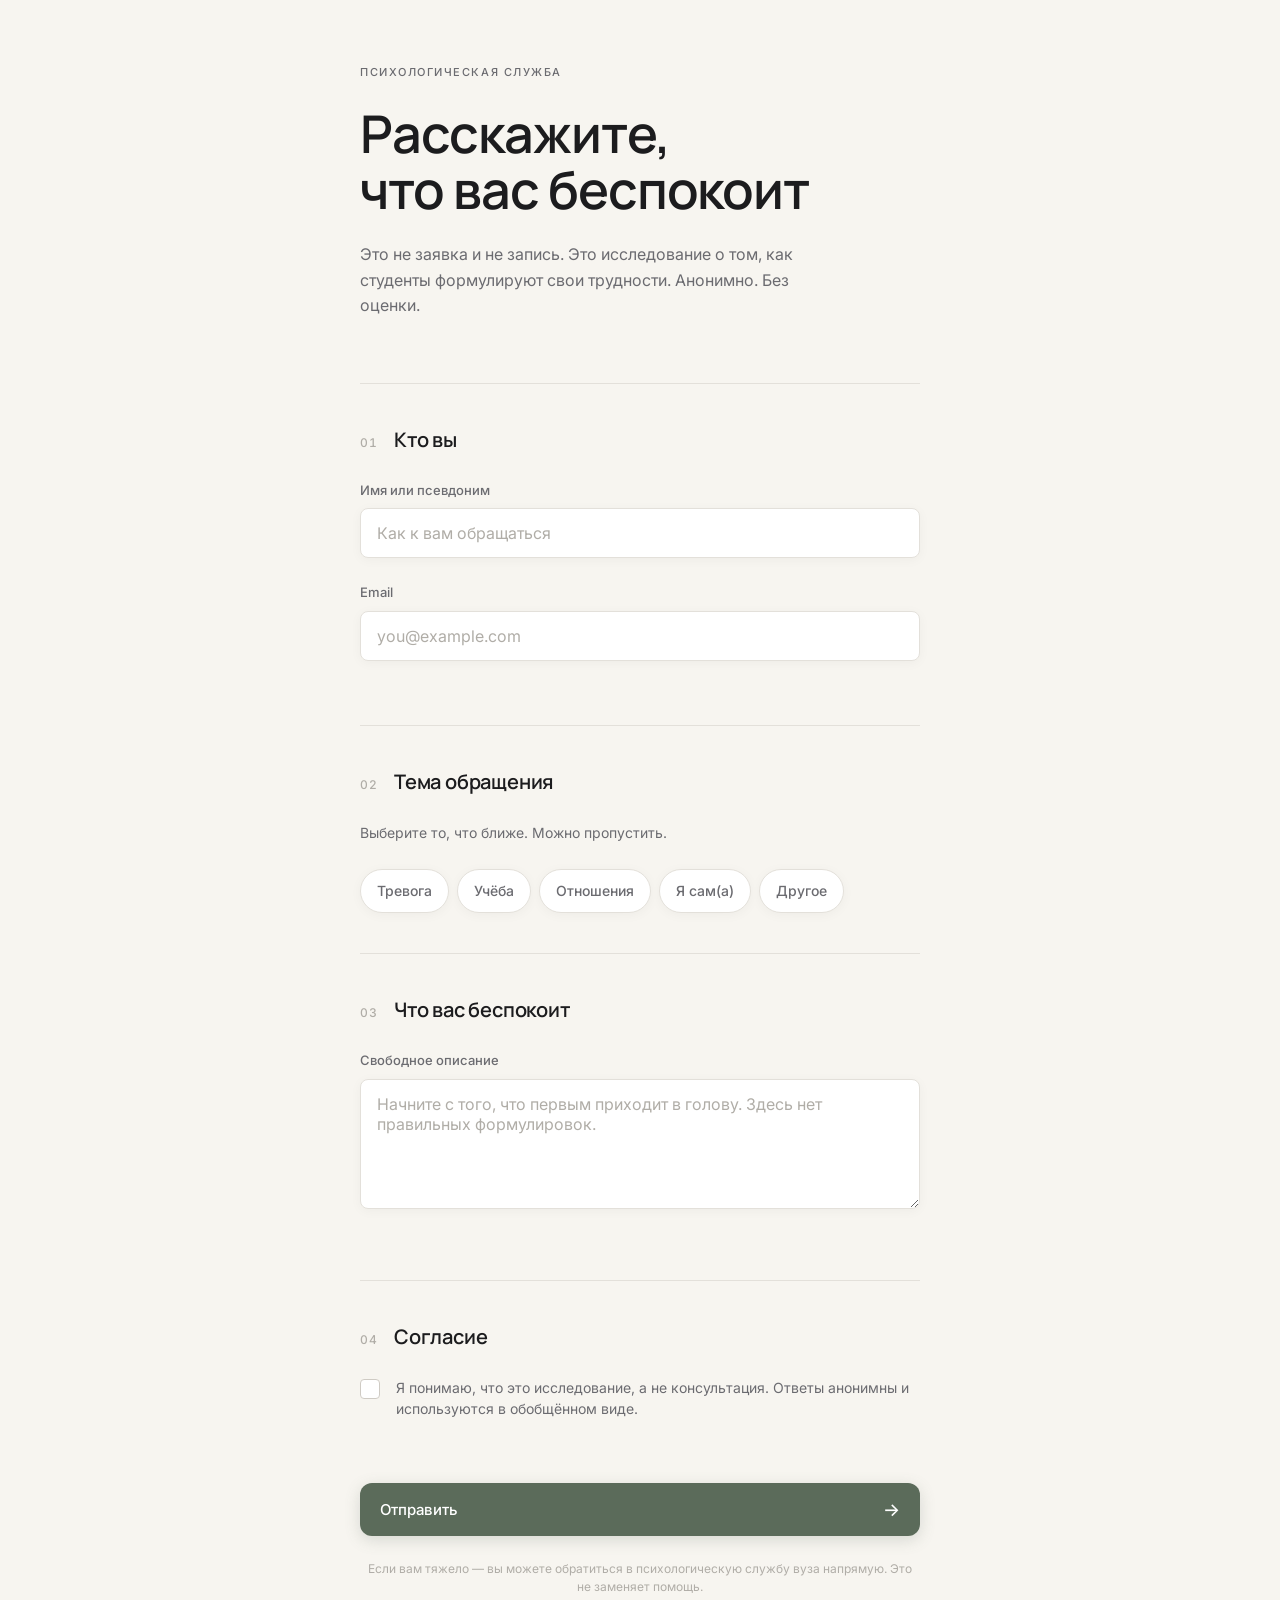
==== form-pretty.html @ 3608fc2e "Add files via upload" ====
<!DOCTYPE html>
<html lang="ru">
<head>
  <meta charset="UTF-8">
  <meta name="viewport" content="width=device-width, initial-scale=1.0">
  <title>Обращение в психологическую службу</title>
  <link rel="preconnect" href="https://fonts.googleapis.com">
  <link rel="preconnect" href="https://fonts.gstatic.com" crossorigin>
  <link href="https://fonts.googleapis.com/css2?family=Inter:wght@400;500&family=Manrope:wght@500;600;700&display=swap" rel="stylesheet">
  <link rel="stylesheet" href="style-pretty.css">
</head>
<body>

  <main class="page">
    <!-- Шапка -->
    <header class="page-header">
      <p class="eyebrow">Психологическая служба</p>
      <h1 class="display">Расскажите,<br>что вас беспокоит</h1>
      <p class="lede">Это не заявка и не запись. Это исследование о том, как студенты формулируют свои трудности. Анонимно. Без оценки.</p>
    </header>

    <form id="prettyForm" class="form" novalidate>

      <!-- 01 -->
      <section class="section" data-section>
        <div class="section-head">
          <span class="section-num">01</span>
          <h2 class="section-title">Кто вы</h2>
        </div>
        <div class="field">
          <label for="name" class="label">Имя или псевдоним</label>
          <input type="text" id="name" name="name" placeholder="Как к вам обращаться" autocomplete="name">
        </div>
        <div class="field">
          <label for="email" class="label">Email</label>
          <input type="email" id="email" name="email" placeholder="you@example.com" autocomplete="email" inputmode="email">
        </div>
      </section>

      <!-- 02 -->
      <section class="section" data-section>
        <div class="section-head">
          <span class="section-num">02</span>
          <h2 class="section-title">Тема обращения</h2>
        </div>
        <p class="hint">Выберите то, что ближе. Можно пропустить.</p>
        <div class="segmented" role="radiogroup" aria-label="Тема обращения">
          <label class="seg">
            <input type="radio" name="topic" value="anxiety">
            <span>Тревога</span>
          </label>
          <label class="seg">
            <input type="radio" name="topic" value="study">
            <span>Учёба</span>
          </label>
          <label class="seg">
            <input type="radio" name="topic" value="relationships">
            <span>Отношения</span>
          </label>
          <label class="seg">
            <input type="radio" name="topic" value="self">
            <span>Я сам(а)</span>
          </label>
          <label class="seg">
            <input type="radio" name="topic" value="other">
            <span>Другое</span>
          </label>
        </div>
      </section>

      <!-- 03 -->
      <section class="section" data-section>
        <div class="section-head">
          <span class="section-num">03</span>
          <h2 class="section-title">Что вас беспокоит</h2>
        </div>
        <div class="field">
          <label for="concern" class="label">Свободное описание</label>
          <textarea id="concern" name="concern" rows="5" placeholder="Начните с того, что первым приходит в голову. Здесь нет правильных формулировок."></textarea>
        </div>
      </section>

      <!-- 04 -->
      <section class="section" data-section>
        <div class="section-head">
          <span class="section-num">04</span>
          <h2 class="section-title">Согласие</h2>
        </div>
        <label class="check">
          <input type="checkbox" name="consent" id="consent">
          <span class="check-box" aria-hidden="true"></span>
          <span class="check-text">Я понимаю, что это исследование, а не консультация. Ответы анонимны и используются в обобщённом виде.</span>
        </label>
      </section>

      <button type="submit" class="submit">
        <span>Отправить</span>
        <span class="submit-arrow" aria-hidden="true">→</span>
      </button>

      <p class="footnote">Если вам тяжело — вы можете обратиться в психологическую службу вуза напрямую. Это не заменяет помощь.</p>
    </form>
  </main>

  <script src="script-pretty.js"></script>
</body>
</html>
---- style-pretty.css ----
/* ============================================
   Переменные
   ============================================ */
:root {
  /* Палитра */
  --bg: #F7F5F0;
  --surface: #FFFFFF;
  --text: #1C1C1E;
  --text-muted: #6B6B70;
  --accent: #5B6B5A;
  --accent-soft: rgba(91, 107, 90, 0.08);
  --line: #E3E0DA;
  --line-strong: #CFCBC4;
  --num: #B0ADA7;

  /* Типографика */
  --font-display: 'Manrope', system-ui, sans-serif;
  --font-body: 'Inter', system-ui, sans-serif;

  /* Отступы */
  --space-xs: 0.5rem;
  --space-sm: 1rem;
  --space-md: 1.5rem;
  --space-lg: 2.5rem;
  --space-xl: 4rem;

  /* Скругления */
  --radius-sm: 8px;
  --radius-md: 12px;

  /* Тени */
  --shadow-soft: 0 2px 12px rgba(0, 0, 0, 0.04);
}

/* ============================================
   Сброс и база
   ============================================ */
*, *::before, *::after {
  box-sizing: border-box;
  margin: 0;
  padding: 0;
}

html {
  font-size: 16px;
  -webkit-font-smoothing: antialiased;
}

body {
  font-family: var(--font-body);
  background: var(--bg);
  color: var(--text);
  line-height: 1.6;
  min-height: 100vh;
}

/* ============================================
   Страница
   ============================================ */
.page {
  max-width: 640px;
  margin: 0 auto;
  padding: var(--space-xl) var(--space-md) var(--space-xl);
}

@media (min-width: 768px) {
  .page {
    padding: var(--space-xl) var(--space-lg);
  }
}

/* ============================================
   Шапка
   ============================================ */
.page-header {
  margin-bottom: var(--space-xl);
  opacity: 0;
  animation: fadeUp 0.7s ease forwards;
}

.eyebrow {
  font-family: var(--font-body);
  font-size: 0.6875rem;
  font-weight: 500;
  letter-spacing: 0.14em;
  text-transform: uppercase;
  color: var(--text-muted);
  margin-bottom: var(--space-md);
}

.display {
  font-family: var(--font-display);
  font-size: clamp(2rem, 6vw, 3.25rem);
  font-weight: 600;
  line-height: 1.08;
  letter-spacing: -0.02em;
  color: var(--text);
  margin-bottom: var(--space-md);
}

.lede {
  font-size: 1rem;
  color: var(--text-muted);
  max-width: 48ch;
}

/* ============================================
   Секции
   ============================================ */
.section {
  padding: var(--space-lg) 0;
  border-top: 1px solid var(--line);
  opacity: 0;
  transform: translateY(16px);
  transition: opacity 0.5s ease, transform 0.5s ease;
}

.section.is-visible {
  opacity: 1;
  transform: translateY(0);
}

.section-head {
  display: flex;
  align-items: baseline;
  gap: var(--space-sm);
  margin-bottom: var(--space-md);
}

.section-num {
  font-family: var(--font-body);
  font-size: 0.75rem;
  font-weight: 500;
  letter-spacing: 0.08em;
  color: var(--num);
  font-variant-numeric: tabular-nums;
}

.section-title {
  font-family: var(--font-display);
  font-size: 1.25rem;
  font-weight: 600;
  letter-spacing: -0.01em;
}

.hint {
  font-size: 0.875rem;
  color: var(--text-muted);
  margin-bottom: var(--space-md);
}

/* ============================================
   Поля
   ============================================ */
.field {
  margin-bottom: var(--space-md);
}

.label {
  display: block;
  font-size: 0.8125rem;
  font-weight: 500;
  color: var(--text-muted);
  margin-bottom: var(--space-xs);
  transition: color 0.2s ease;
}

input[type="text"],
input[type="email"],
textarea {
  width: 100%;
  font-family: var(--font-body);
  font-size: 1rem;
  color: var(--text);
  background: var(--surface);
  border: 1px solid var(--line);
  border-radius: var(--radius-sm);
  padding: 0.875rem 1rem;
  transition: border-color 0.25s ease, box-shadow 0.25s ease;
  box-shadow: var(--shadow-soft);
}

textarea {
  resize: vertical;
  min-height: 120px;
}

input::placeholder,
textarea::placeholder {
  color: var(--num);
  transition: opacity 0.2s ease;
}

input:focus,
textarea:focus {
  outline: none;
  border-color: var(--accent);
  box-shadow: 0 0 0 3px var(--accent-soft);
}

input:focus::placeholder,
textarea:focus::placeholder {
  opacity: 0.4;
}

/* Focus-visible для доступности */
input:focus-visible,
textarea:focus-visible,
button:focus-visible,
.seg input:focus-visible + span,
.check input:focus-visible + .check-box {
  outline: 2px solid var(--accent);
  outline-offset: 2px;
}

/* ============================================
   Сегментированные кнопки
   ============================================ */
.segmented {
  display: flex;
  flex-wrap: wrap;
  gap: var(--space-xs);
}

.seg {
  position: relative;
  cursor: pointer;
}

.seg input {
  position: absolute;
  opacity: 0;
  width: 1px;
  height: 1px;
}

.seg span {
  display: inline-block;
  font-size: 0.875rem;
  font-weight: 500;
  padding: 0.625rem 1rem;
  border: 1px solid var(--line);
  border-radius: 100px;
  background: var(--surface);
  color: var(--text-muted);
  transition: all 0.2s ease;
  box-shadow: var(--shadow-soft);
}

.seg span:hover {
  border-color: var(--line-strong);
  color: var(--text);
}

.seg input:checked + span {
  background: var(--accent);
  border-color: var(--accent);
  color: #FFFFFF;
}

.seg input:focus-visible + span {
  outline: 2px solid var(--accent);
  outline-offset: 2px;
}

/* ============================================
   Чекбокс
   ============================================ */
.check {
  display: flex;
  gap: var(--space-sm);
  cursor: pointer;
  align-items: flex-start;
}

.check input {
  position: absolute;
  opacity: 0;
  width: 1px;
  height: 1px;
}

.check-box {
  flex-shrink: 0;
  width: 20px;
  height: 20px;
  border: 1.5px solid var(--line-strong);
  border-radius: 4px;
  background: var(--surface);
  margin-top: 2px;
  transition: all 0.2s ease;
  position: relative;
}

.check input:checked + .check-box {
  background: var(--accent);
  border-color: var(--accent);
}

.check input:checked + .check-box::after {
  content: '';
  position: absolute;
  left: 6px;
  top: 2px;
  width: 5px;
  height: 10px;
  border: solid #FFFFFF;
  border-width: 0 2px 2px 0;
  transform: rotate(45deg);
}

.check-text {
  font-size: 0.875rem;
  color: var(--text-muted);
  line-height: 1.5;
}

/* ============================================
   Кнопка отправки
   ============================================ */
.submit {
  display: flex;
  align-items: center;
  justify-content: space-between;
  width: 100%;
  margin-top: var(--space-md);
  padding: 1rem 1.25rem;
  font-family: var(--font-body);
  font-size: 0.9375rem;
  font-weight: 500;
  color: #FFFFFF;
  background: var(--accent);
  border: none;
  border-radius: var(--radius-md);
  cursor: pointer;
  transition: background 0.25s ease, transform 0.15s ease, box-shadow 0.25s ease;
  box-shadow: 0 4px 16px rgba(91, 107, 90, 0.2);
}

.submit:hover {
  background: #4A5A49;
  box-shadow: 0 6px 20px rgba(91, 107, 90, 0.3);
  transform: translateY(-1px);
}

.submit:active {
  transform: translateY(0);
}

.submit-arrow {
  font-size: 1.125rem;
  transition: transform 0.2s ease;
}

.submit:hover .submit-arrow {
  transform: translateX(4px);
}

.submit:disabled {
  opacity: 0.6;
  cursor: not-allowed;
  transform: none;
}

/* ============================================
   Сноска
   ============================================ */
.footnote {
  margin-top: var(--space-md);
  font-size: 0.75rem;
  color: var(--num);
  line-height: 1.5;
  text-align: center;
}

/* ============================================
   Анимация появления
   ============================================ */
@keyframes fadeUp {
  from {
    opacity: 0;
    transform: translateY(12px);
  }
  to {
    opacity: 1;
    transform: translateY(0);
  }
}

/* ============================================
   Адаптив
   ============================================ */
@media (max-width: 480px) {
  .page {
    padding: var(--space-lg) var(--space-sm);
  }

  .display {
    font-size: 1.875rem;
  }

  .section {
    padding: var(--space-md) 0;
  }

  .seg span {
    font-size: 0.8125rem;
    padding: 0.5rem 0.875rem;
  }
}

/* ============================================
   Уважение к предпочтениям
   ============================================ */
@media (prefers-reduced-motion: reduce) {
  *, *::before, *::after {
    animation-duration: 0.01ms !important;
    transition-duration: 0.01ms !important;
  }

  .section {
    opacity: 1;
    transform: none;
  }
}
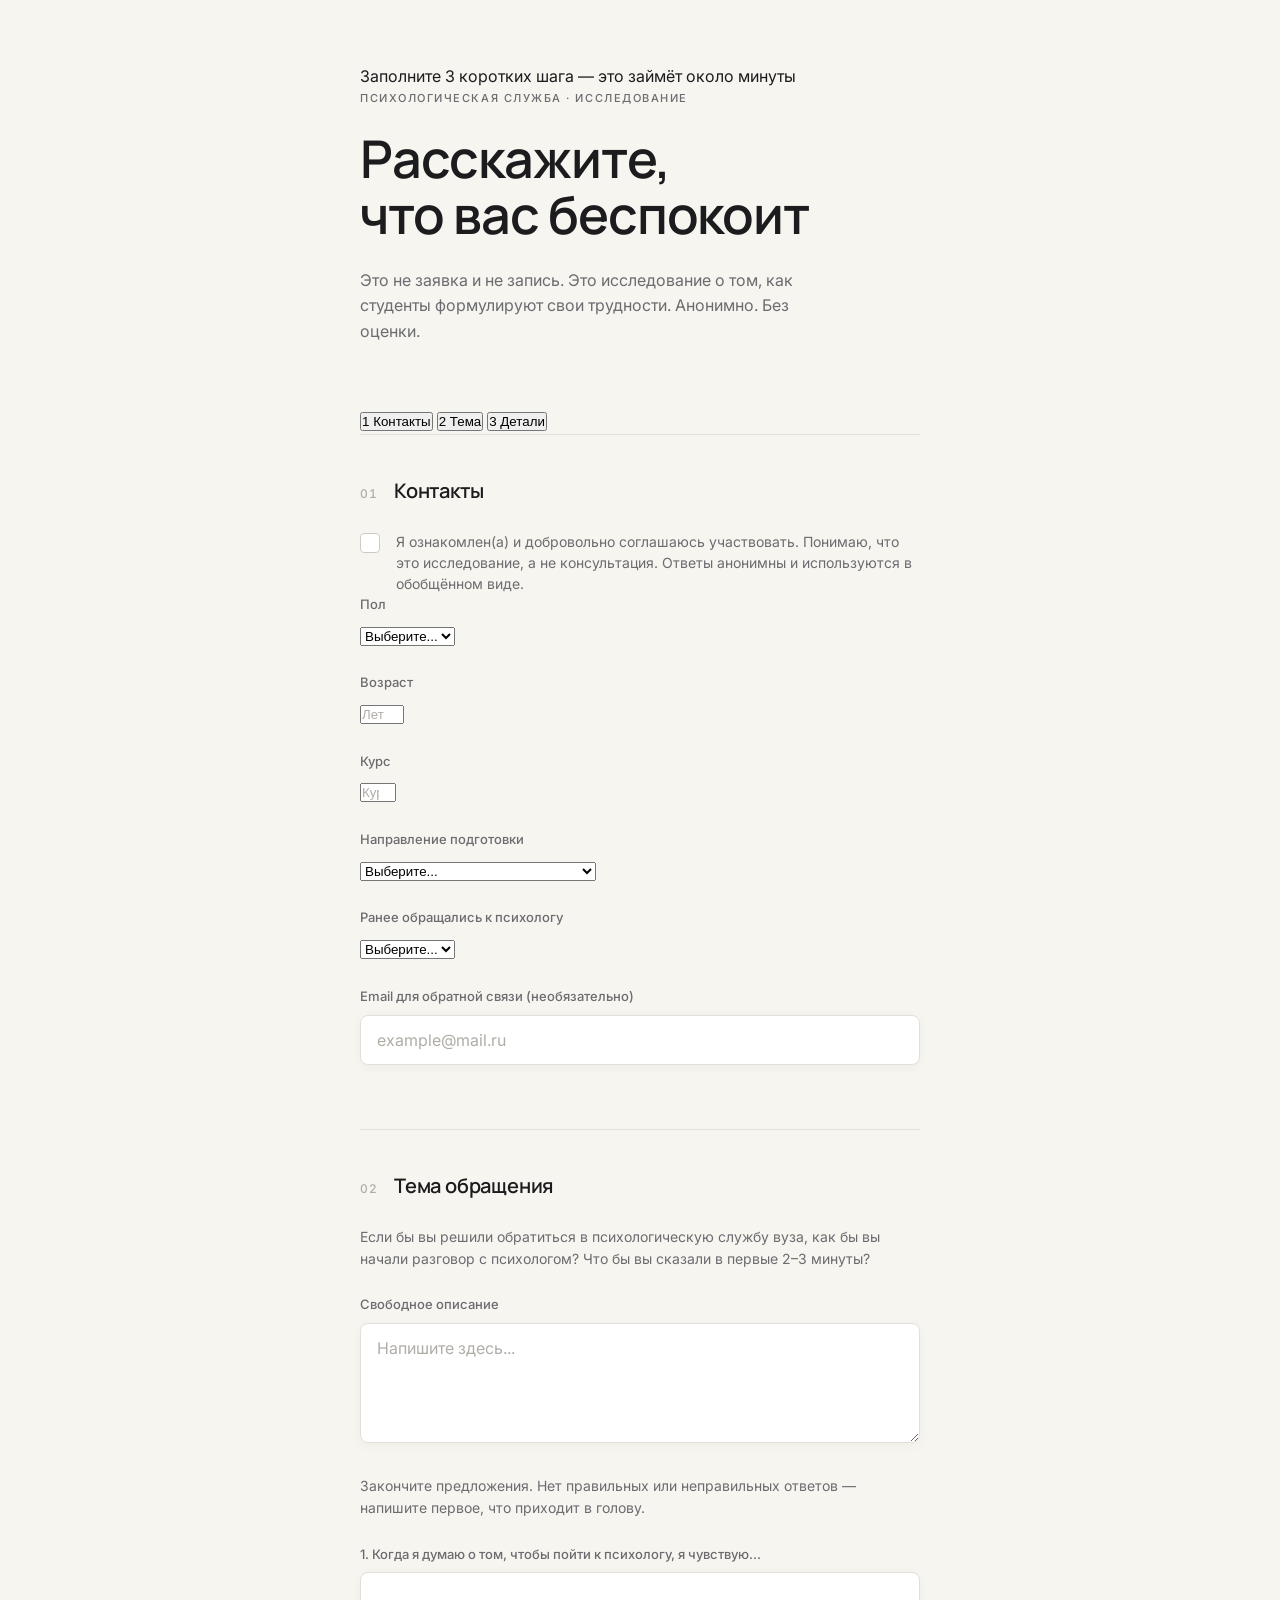
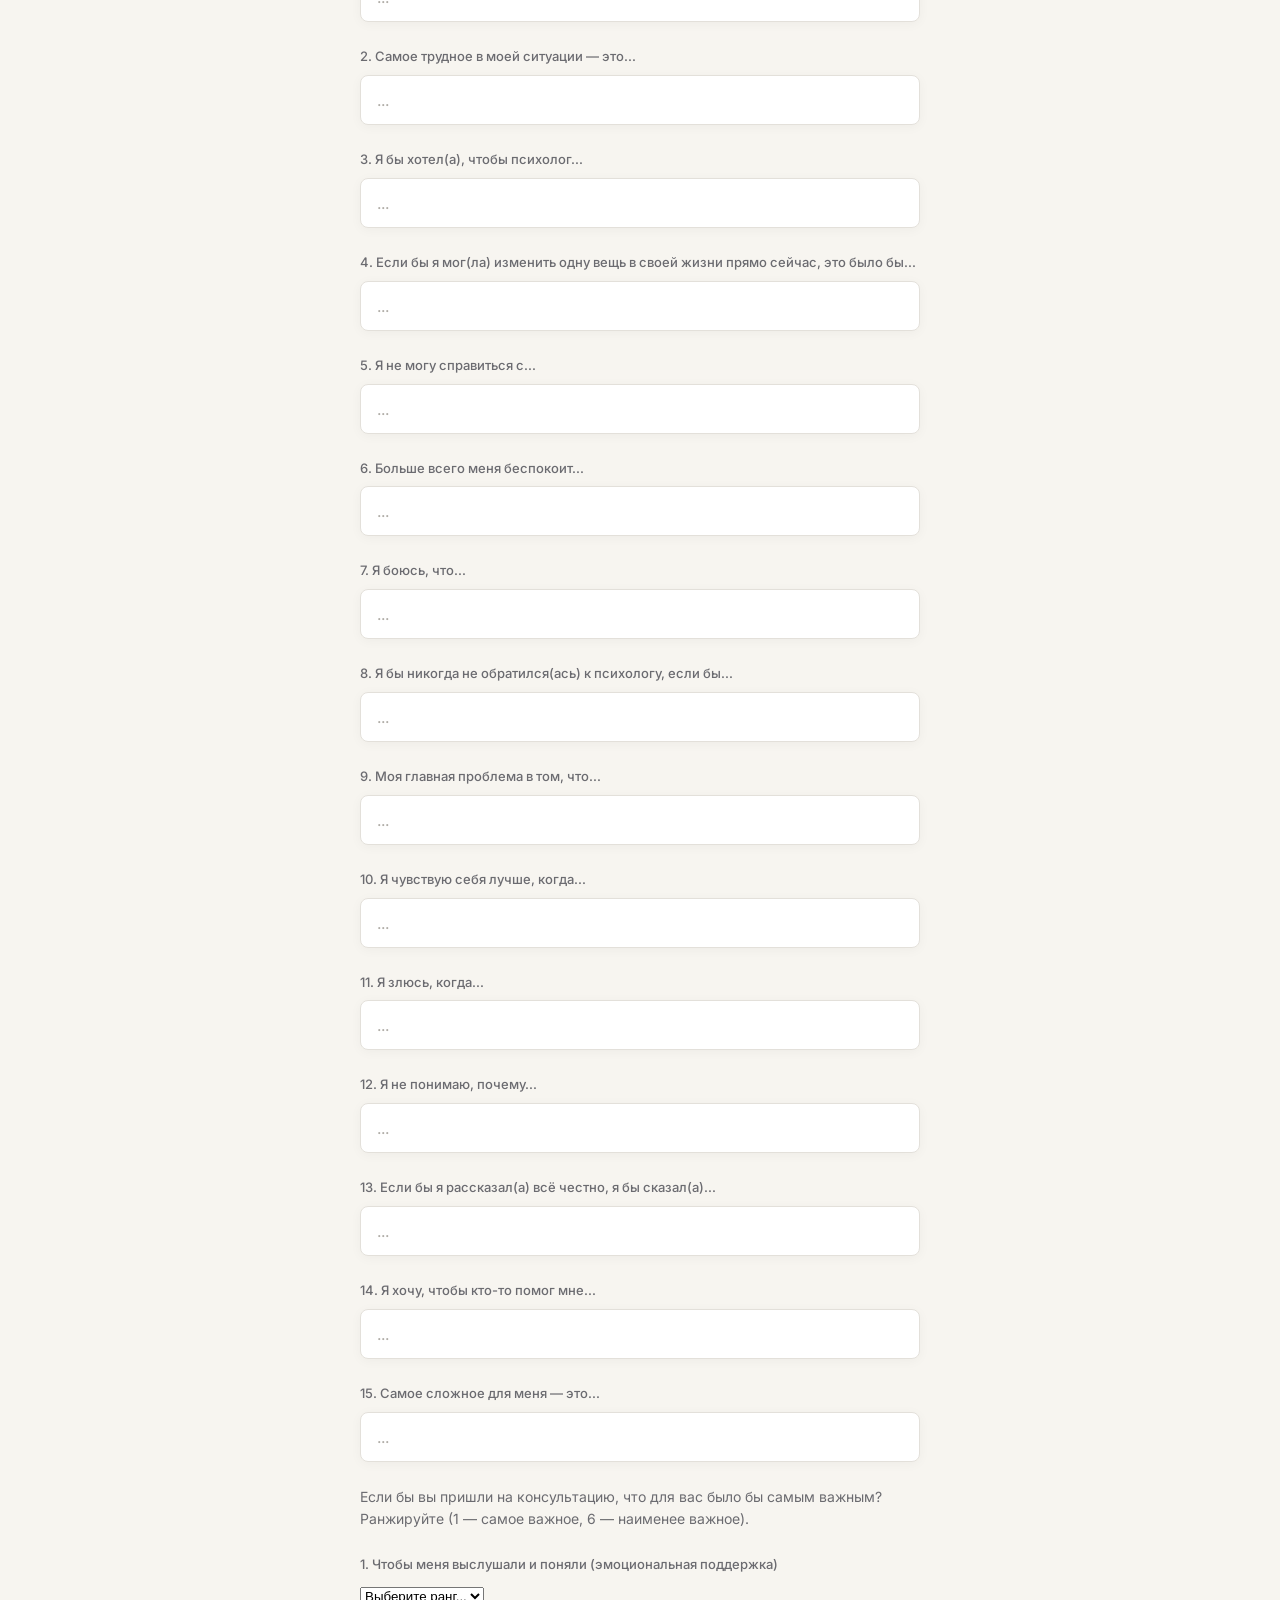
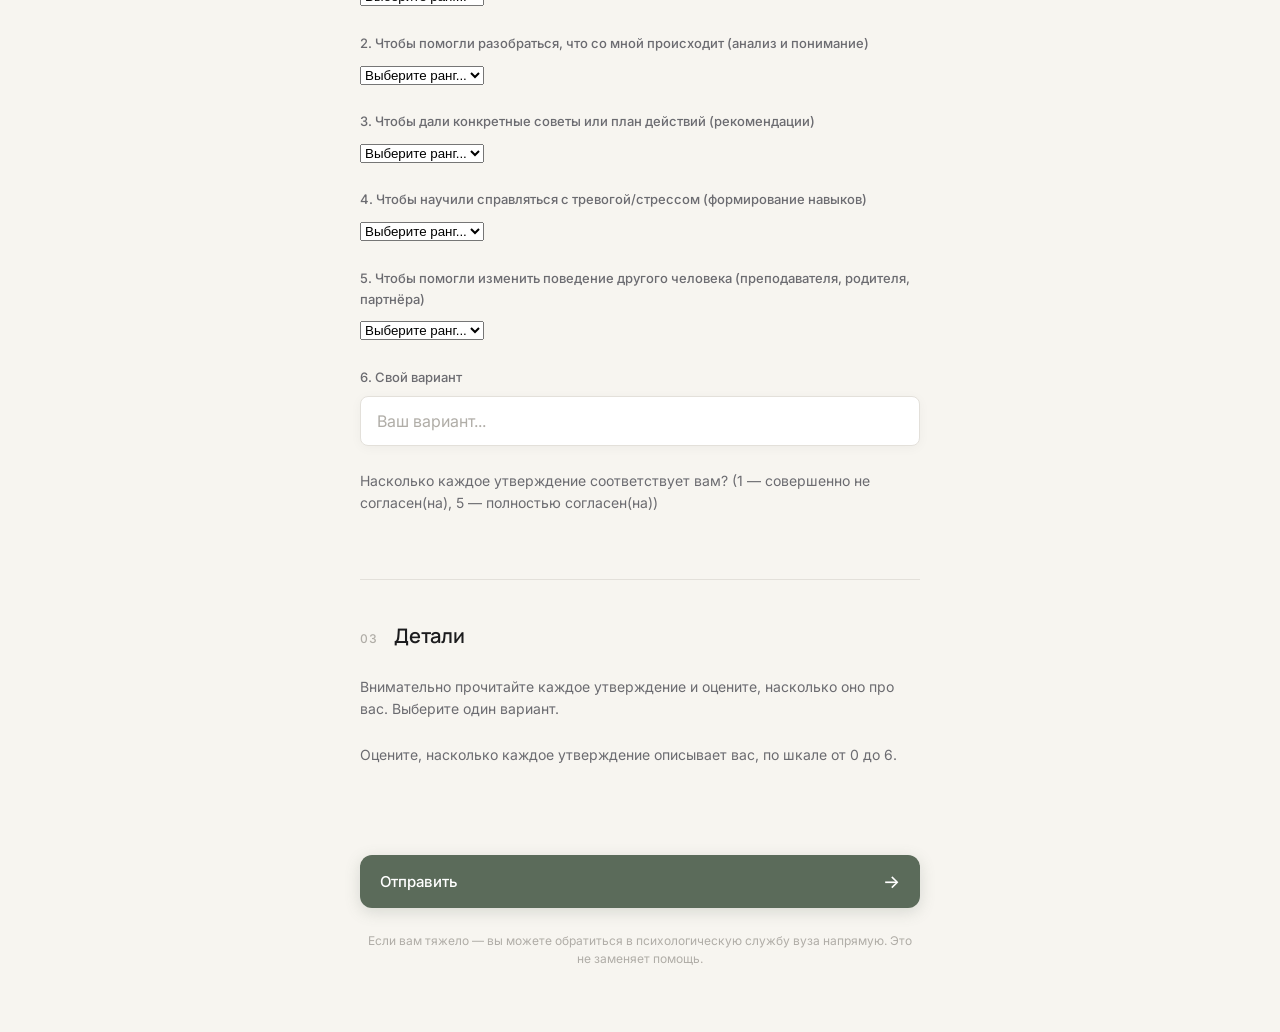
==== commit 4b22bbd4: "Update form-pretty.html" ====
--- a/form-pretty.html
+++ b/form-pretty.html
@@ -2,7 +2,7 @@
 <html lang="ru">
 <head>
   <meta charset="UTF-8">
-  <meta name="viewport" content="width=device-width, initial-scale=1.0">
+  <meta name="viewport" content="width=device-width, initial-scale=1.0, viewport-fit=cover">
   <title>Обращение в психологическую службу</title>
   <link rel="preconnect" href="https://fonts.googleapis.com">
   <link rel="preconnect" href="https://fonts.gstatic.com" crossorigin>
@@ -12,96 +12,249 @@
 <body>
 
   <main class="page">
+
+    <!-- Подсказка сверху -->
+    <p class="top-hint">Заполните 3 коротких шага — это займёт около минуты</p>
+
     <!-- Шапка -->
     <header class="page-header">
-      <p class="eyebrow">Психологическая служба</p>
+      <p class="eyebrow">Психологическая служба · Исследование</p>
       <h1 class="display">Расскажите,<br>что вас беспокоит</h1>
       <p class="lede">Это не заявка и не запись. Это исследование о том, как студенты формулируют свои трудности. Анонимно. Без оценки.</p>
     </header>
 
+    <!-- ОРИЕНТИР: индикатор секций -->
+    <div class="steps-indicator" role="navigation" aria-label="Навигация по секциям">
+      <button type="button" class="step-dot is-active" data-goto="0" aria-current="step" aria-label="Секция 1 — Контакты">
+        <span class="step-dot-num">1</span>
+        <span class="step-dot-label">Контакты</span>
+      </button>
+      <span class="step-dot-line" aria-hidden="true"></span>
+      <button type="button" class="step-dot" data-goto="1" aria-label="Секция 2 — Тема обращения">
+        <span class="step-dot-num">2</span>
+        <span class="step-dot-label">Тема</span>
+      </button>
+      <span class="step-dot-line" aria-hidden="true"></span>
+      <button type="button" class="step-dot" data-goto="2" aria-label="Секция 3 — Детали">
+        <span class="step-dot-num">3</span>
+        <span class="step-dot-label">Детали</span>
+      </button>
+    </div>
+
+    <!-- Тонкая полоса прогресса -->
+    <div class="progress-container" aria-hidden="true">
+      <div class="progress-bar" id="progressBar"></div>
+    </div>
+
+    <!-- aria-live -->
+    <p class="sr-only" aria-live="polite" id="stepAnnounce"></p>
+
     <form id="prettyForm" class="form" novalidate>
 
       <!-- 01 -->
-      <section class="section" data-section>
+      <section class="section is-visible" data-section data-index="0" aria-labelledby="sec1Title">
         <div class="section-head">
           <span class="section-num">01</span>
-          <h2 class="section-title">Кто вы</h2>
-        </div>
-        <div class="field">
-          <label for="name" class="label">Имя или псевдоним</label>
-          <input type="text" id="name" name="name" placeholder="Как к вам обращаться" autocomplete="name">
-        </div>
-        <div class="field">
-          <label for="email" class="label">Email</label>
-          <input type="email" id="email" name="email" placeholder="you@example.com" autocomplete="email" inputmode="email">
-        </div>
-      </section>
-
-      <!-- 02 -->
-      <section class="section" data-section>
-        <div class="section-head">
-          <span class="section-num">02</span>
-          <h2 class="section-title">Тема обращения</h2>
-        </div>
-        <p class="hint">Выберите то, что ближе. Можно пропустить.</p>
-        <div class="segmented" role="radiogroup" aria-label="Тема обращения">
-          <label class="seg">
-            <input type="radio" name="topic" value="anxiety">
-            <span>Тревога</span>
-          </label>
-          <label class="seg">
-            <input type="radio" name="topic" value="study">
-            <span>Учёба</span>
-          </label>
-          <label class="seg">
-            <input type="radio" name="topic" value="relationships">
-            <span>Отношения</span>
-          </label>
-          <label class="seg">
-            <input type="radio" name="topic" value="self">
-            <span>Я сам(а)</span>
-          </label>
-          <label class="seg">
-            <input type="radio" name="topic" value="other">
-            <span>Другое</span>
-          </label>
-        </div>
-      </section>
-
-      <!-- 03 -->
-      <section class="section" data-section>
-        <div class="section-head">
-          <span class="section-num">03</span>
-          <h2 class="section-title">Что вас беспокоит</h2>
-        </div>
-        <div class="field">
-          <label for="concern" class="label">Свободное описание</label>
-          <textarea id="concern" name="concern" rows="5" placeholder="Начните с того, что первым приходит в голову. Здесь нет правильных формулировок."></textarea>
-        </div>
-      </section>
-
-      <!-- 04 -->
-      <section class="section" data-section>
-        <div class="section-head">
-          <span class="section-num">04</span>
-          <h2 class="section-title">Согласие</h2>
-        </div>
+          <h2 class="section-title" id="sec1Title" tabindex="-1">Контакты</h2>
+        </div>
+
         <label class="check">
           <input type="checkbox" name="consent" id="consent">
           <span class="check-box" aria-hidden="true"></span>
-          <span class="check-text">Я понимаю, что это исследование, а не консультация. Ответы анонимны и используются в обобщённом виде.</span>
+          <span class="check-text">Я ознакомлен(а) и добровольно соглашаюсь участвовать. Понимаю, что это исследование, а не консультация. Ответы анонимны и используются в обобщённом виде.</span>
         </label>
+
+        <div class="field">
+          <label for="gender" class="label">Пол</label>
+          <select id="gender" name="gender">
+            <option value="">Выберите...</option>
+            <option value="male">М</option>
+            <option value="female">Ж</option>
+          </select>
+        </div>
+        <div class="field">
+          <label for="age" class="label">Возраст</label>
+          <input type="number" id="age" name="age" min="16" max="60" placeholder="Лет">
+        </div>
+        <div class="field">
+          <label for="course" class="label">Курс</label>
+          <input type="number" id="course" name="course" min="1" max="6" placeholder="Курс">
+        </div>
+        <div class="field">
+          <label for="direction" class="label">Направление подготовки</label>
+          <select id="direction" name="direction">
+            <option value="">Выберите...</option>
+            <option value="humanities">Гуманитарное</option>
+            <option value="tech">Техническое/естественно-научное</option>
+            <option value="other">Другое</option>
+          </select>
+        </div>
+        <div class="field">
+          <label for="prev_experience" class="label">Ранее обращались к психологу</label>
+          <select id="prev_experience" name="prev_experience">
+            <option value="">Выберите...</option>
+            <option value="yes">Да</option>
+            <option value="no">Нет</option>
+          </select>
+        </div>
+        <div class="field">
+          <label for="email" class="label">Email для обратной связи (необязательно)</label>
+          <input type="email" id="email" name="email" placeholder="example@mail.ru" inputmode="email" autocomplete="email">
+        </div>
       </section>
 
+      <!-- 02 -->
+      <section class="section" data-section data-index="1" aria-labelledby="sec2Title">
+        <div class="section-head">
+          <span class="section-num">02</span>
+          <h2 class="section-title" id="sec2Title" tabindex="-1">Тема обращения</h2>
+        </div>
+
+        <p class="hint">Если бы вы решили обратиться в психологическую службу вуза, как бы вы начали разговор с психологом? Что бы вы сказали в первые 2–3 минуты?</p>
+        <div class="field">
+          <label for="open_response" class="label">Свободное описание</label>
+          <textarea id="open_response" name="open_response" rows="4" placeholder="Напишите здесь..."></textarea>
+        </div>
+
+        <p class="hint">Закончите предложения. Нет правильных или неправильных ответов — напишите первое, что приходит в голову.</p>
+
+        <div class="field">
+          <label class="label" for="sentence_1">1. Когда я думаю о том, чтобы пойти к психологу, я чувствую...</label>
+          <input type="text" id="sentence_1" name="sentence_1" placeholder="...">
+        </div>
+        <div class="field">
+          <label class="label" for="sentence_2">2. Самое трудное в моей ситуации — это...</label>
+          <input type="text" id="sentence_2" name="sentence_2" placeholder="...">
+        </div>
+        <div class="field">
+          <label class="label" for="sentence_3">3. Я бы хотел(а), чтобы психолог...</label>
+          <input type="text" id="sentence_3" name="sentence_3" placeholder="...">
+        </div>
+        <div class="field">
+          <label class="label" for="sentence_4">4. Если бы я мог(ла) изменить одну вещь в своей жизни прямо сейчас, это было бы...</label>
+          <input type="text" id="sentence_4" name="sentence_4" placeholder="...">
+        </div>
+        <div class="field">
+          <label class="label" for="sentence_5">5. Я не могу справиться с...</label>
+          <input type="text" id="sentence_5" name="sentence_5" placeholder="...">
+        </div>
+        <div class="field">
+          <label class="label" for="sentence_6">6. Больше всего меня беспокоит...</label>
+          <input type="text" id="sentence_6" name="sentence_6" placeholder="...">
+        </div>
+        <div class="field">
+          <label class="label" for="sentence_7">7. Я боюсь, что...</label>
+          <input type="text" id="sentence_7" name="sentence_7" placeholder="...">
+        </div>
+        <div class="field">
+          <label class="label" for="sentence_8">8. Я бы никогда не обратился(ась) к психологу, если бы...</label>
+          <input type="text" id="sentence_8" name="sentence_8" placeholder="...">
+        </div>
+        <div class="field">
+          <label class="label" for="sentence_9">9. Моя главная проблема в том, что...</label>
+          <input type="text" id="sentence_9" name="sentence_9" placeholder="...">
+        </div>
+        <div class="field">
+          <label class="label" for="sentence_10">10. Я чувствую себя лучше, когда...</label>
+          <input type="text" id="sentence_10" name="sentence_10" placeholder="...">
+        </div>
+        <div class="field">
+          <label class="label" for="sentence_11">11. Я злюсь, когда...</label>
+          <input type="text" id="sentence_11" name="sentence_11" placeholder="...">
+        </div>
+        <div class="field">
+          <label class="label" for="sentence_12">12. Я не понимаю, почему...</label>
+          <input type="text" id="sentence_12" name="sentence_12" placeholder="...">
+        </div>
+        <div class="field">
+          <label class="label" for="sentence_13">13. Если бы я рассказал(а) всё честно, я бы сказал(а)...</label>
+          <input type="text" id="sentence_13" name="sentence_13" placeholder="...">
+        </div>
+        <div class="field">
+          <label class="label" for="sentence_14">14. Я хочу, чтобы кто-то помог мне...</label>
+          <input type="text" id="sentence_14" name="sentence_14" placeholder="...">
+        </div>
+        <div class="field">
+          <label class="label" for="sentence_15">15. Самое сложное для меня — это...</label>
+          <input type="text" id="sentence_15" name="sentence_15" placeholder="...">
+        </div>
+
+        <p class="hint">Если бы вы пришли на консультацию, что для вас было бы самым важным? Ранжируйте (1 — самое важное, 6 — наименее важное).</p>
+
+        <div class="field">
+          <label class="label" for="expect_1">1. Чтобы меня выслушали и поняли (эмоциональная поддержка)</label>
+          <select id="expect_1" name="expect_1">
+            <option value="">Выберите ранг...</option>
+            <option value="1">1</option><option value="2">2</option><option value="3">3</option>
+            <option value="4">4</option><option value="5">5</option><option value="6">6</option>
+          </select>
+        </div>
+        <div class="field">
+          <label class="label" for="expect_2">2. Чтобы помогли разобраться, что со мной происходит (анализ и понимание)</label>
+          <select id="expect_2" name="expect_2">
+            <option value="">Выберите ранг...</option>
+            <option value="1">1</option><option value="2">2</option><option value="3">3</option>
+            <option value="4">4</option><option value="5">5</option><option value="6">6</option>
+          </select>
+        </div>
+        <div class="field">
+          <label class="label" for="expect_3">3. Чтобы дали конкретные советы или план действий (рекомендации)</label>
+          <select id="expect_3" name="expect_3">
+            <option value="">Выберите ранг...</option>
+            <option value="1">1</option><option value="2">2</option><option value="3">3</option>
+            <option value="4">4</option><option value="5">5</option><option value="6">6</option>
+          </select>
+        </div>
+        <div class="field">
+          <label class="label" for="expect_4">4. Чтобы научили справляться с тревогой/стрессом (формирование навыков)</label>
+          <select id="expect_4" name="expect_4">
+            <option value="">Выберите ранг...</option>
+            <option value="1">1</option><option value="2">2</option><option value="3">3</option>
+            <option value="4">4</option><option value="5">5</option><option value="6">6</option>
+          </select>
+        </div>
+        <div class="field">
+          <label class="label" for="expect_5">5. Чтобы помогли изменить поведение другого человека (преподавателя, родителя, партнёра)</label>
+          <select id="expect_5" name="expect_5">
+            <option value="">Выберите ранг...</option>
+            <option value="1">1</option><option value="2">2</option><option value="3">3</option>
+            <option value="4">4</option><option value="5">5</option><option value="6">6</option>
+          </select>
+        </div>
+        <div class="field">
+          <label class="label" for="expect_6">6. Свой вариант</label>
+          <input type="text" id="expect_6" name="expect_6" placeholder="Ваш вариант...">
+        </div>
+
+        <p class="hint">Насколько каждое утверждение соответствует вам? (1 — совершенно не согласен(на), 5 — полностью согласен(на))</p>
+        <div id="barriers-container"></div>
+      </section>
+
+      <!-- 03 -->
+      <section class="section" data-section data-index="2" aria-labelledby="sec3Title">
+        <div class="section-head">
+          <span class="section-num">03</span>
+          <h2 class="section-title" id="sec3Title" tabindex="-1">Детали</h2>
+        </div>
+
+        <p class="hint">Внимательно прочитайте каждое утверждение и оцените, насколько оно про вас. Выберите один вариант.</p>
+        <div id="ellis-container"></div>
+
+        <p class="hint">Оцените, насколько каждое утверждение описывает вас, по шкале от 0 до 6.</p>
+        <div id="compact-container"></div>
+      </section>
+
+      <!-- Кнопка -->
       <button type="submit" class="submit">
         <span>Отправить</span>
         <span class="submit-arrow" aria-hidden="true">→</span>
       </button>
 
       <p class="footnote">Если вам тяжело — вы можете обратиться в психологическую службу вуза напрямую. Это не заменяет помощь.</p>
+
     </form>
   </main>
 
   <script src="script-pretty.js"></script>
 </body>
-</html>+</html>
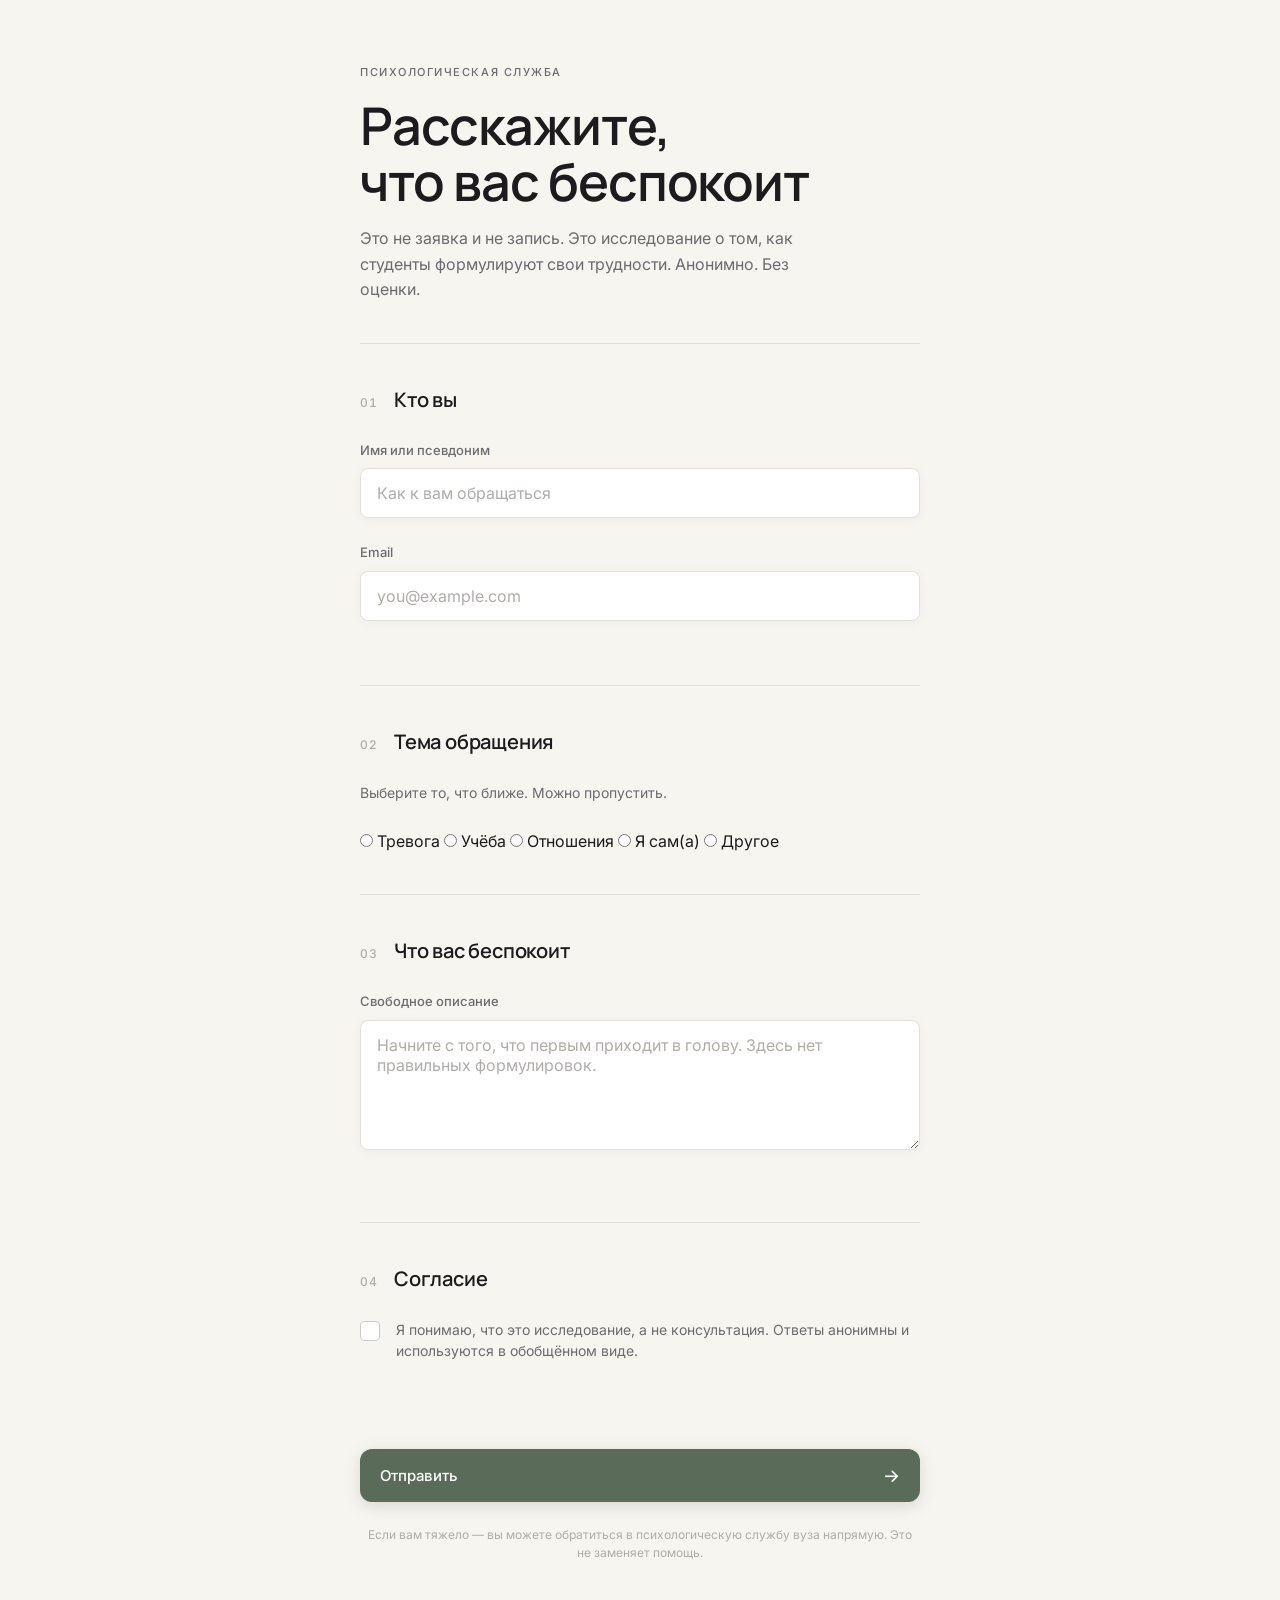
==== commit 68c338e2: "Update form-pretty.html" ====
--- a/form-pretty.html
+++ b/form-pretty.html
@@ -2,7 +2,7 @@
 <html lang="ru">
 <head>
   <meta charset="UTF-8">
-  <meta name="viewport" content="width=device-width, initial-scale=1.0, viewport-fit=cover">
+  <meta name="viewport" content="width=device-width, initial-scale=1.0">
   <title>Обращение в психологическую службу</title>
   <link rel="preconnect" href="https://fonts.googleapis.com">
   <link rel="preconnect" href="https://fonts.gstatic.com" crossorigin>
@@ -12,246 +12,93 @@
 <body>
 
   <main class="page">
-
-    <!-- Подсказка сверху -->
-    <p class="top-hint">Заполните 3 коротких шага — это займёт около минуты</p>
-
     <!-- Шапка -->
     <header class="page-header">
-      <p class="eyebrow">Психологическая служба · Исследование</p>
+      <p class="eyebrow">Психологическая служба</p>
       <h1 class="display">Расскажите,<br>что вас беспокоит</h1>
       <p class="lede">Это не заявка и не запись. Это исследование о том, как студенты формулируют свои трудности. Анонимно. Без оценки.</p>
     </header>
 
-    <!-- ОРИЕНТИР: индикатор секций -->
-    <div class="steps-indicator" role="navigation" aria-label="Навигация по секциям">
-      <button type="button" class="step-dot is-active" data-goto="0" aria-current="step" aria-label="Секция 1 — Контакты">
-        <span class="step-dot-num">1</span>
-        <span class="step-dot-label">Контакты</span>
-      </button>
-      <span class="step-dot-line" aria-hidden="true"></span>
-      <button type="button" class="step-dot" data-goto="1" aria-label="Секция 2 — Тема обращения">
-        <span class="step-dot-num">2</span>
-        <span class="step-dot-label">Тема</span>
-      </button>
-      <span class="step-dot-line" aria-hidden="true"></span>
-      <button type="button" class="step-dot" data-goto="2" aria-label="Секция 3 — Детали">
-        <span class="step-dot-num">3</span>
-        <span class="step-dot-label">Детали</span>
-      </button>
-    </div>
-
-    <!-- Тонкая полоса прогресса -->
-    <div class="progress-container" aria-hidden="true">
-      <div class="progress-bar" id="progressBar"></div>
-    </div>
-
-    <!-- aria-live -->
-    <p class="sr-only" aria-live="polite" id="stepAnnounce"></p>
-
     <form id="prettyForm" class="form" novalidate>
 
       <!-- 01 -->
-      <section class="section is-visible" data-section data-index="0" aria-labelledby="sec1Title">
+      <section class="section" data-section>
         <div class="section-head">
           <span class="section-num">01</span>
-          <h2 class="section-title" id="sec1Title" tabindex="-1">Контакты</h2>
-        </div>
-
-        <label class="check">
-          <input type="checkbox" name="consent" id="consent">
-          <span class="check-box" aria-hidden="true"></span>
-          <span class="check-text">Я ознакомлен(а) и добровольно соглашаюсь участвовать. Понимаю, что это исследование, а не консультация. Ответы анонимны и используются в обобщённом виде.</span>
-        </label>
-
-        <div class="field">
-          <label for="gender" class="label">Пол</label>
-          <select id="gender" name="gender">
-            <option value="">Выберите...</option>
-            <option value="male">М</option>
-            <option value="female">Ж</option>
-          </select>
+          <h2 class="section-title">Кто вы</h2>
         </div>
         <div class="field">
-          <label for="age" class="label">Возраст</label>
-          <input type="number" id="age" name="age" min="16" max="60" placeholder="Лет">
+          <label for="name" class="label">Имя или псевдоним</label>
+          <input type="text" id="name" name="name" placeholder="Как к вам обращаться" autocomplete="name">
         </div>
         <div class="field">
-          <label for="course" class="label">Курс</label>
-          <input type="number" id="course" name="course" min="1" max="6" placeholder="Курс">
-        </div>
-        <div class="field">
-          <label for="direction" class="label">Направление подготовки</label>
-          <select id="direction" name="direction">
-            <option value="">Выберите...</option>
-            <option value="humanities">Гуманитарное</option>
-            <option value="tech">Техническое/естественно-научное</option>
-            <option value="other">Другое</option>
-          </select>
-        </div>
-        <div class="field">
-          <label for="prev_experience" class="label">Ранее обращались к психологу</label>
-          <select id="prev_experience" name="prev_experience">
-            <option value="">Выберите...</option>
-            <option value="yes">Да</option>
-            <option value="no">Нет</option>
-          </select>
-        </div>
-        <div class="field">
-          <label for="email" class="label">Email для обратной связи (необязательно)</label>
-          <input type="email" id="email" name="email" placeholder="example@mail.ru" inputmode="email" autocomplete="email">
+          <label for="email" class="label">Email</label>
+          <input type="email" id="email" name="email" placeholder="you@example.com" autocomplete="email" inputmode="email">
         </div>
       </section>
 
       <!-- 02 -->
-      <section class="section" data-section data-index="1" aria-labelledby="sec2Title">
+      <section class="section" data-section>
         <div class="section-head">
           <span class="section-num">02</span>
-          <h2 class="section-title" id="sec2Title" tabindex="-1">Тема обращения</h2>
+          <h2 class="section-title">Тема обращения</h2>
         </div>
-
-        <p class="hint">Если бы вы решили обратиться в психологическую службу вуза, как бы вы начали разговор с психологом? Что бы вы сказали в первые 2–3 минуты?</p>
-        <div class="field">
-          <label for="open_response" class="label">Свободное описание</label>
-          <textarea id="open_response" name="open_response" rows="4" placeholder="Напишите здесь..."></textarea>
+        <p class="hint">Выберите то, что ближе. Можно пропустить.</p>
+        <div class="segmented" role="radiogroup" aria-label="Тема обращения">
+          <label class="seg">
+            <input type="radio" name="topic" value="anxiety">
+            <span>Тревога</span>
+          </label>
+          <label class="seg">
+            <input type="radio" name="topic" value="study">
+            <span>Учёба</span>
+          </label>
+          <label class="seg">
+            <input type="radio" name="topic" value="relationships">
+            <span>Отношения</span>
+          </label>
+          <label class="seg">
+            <input type="radio" name="topic" value="self">
+            <span>Я сам(а)</span>
+          </label>
+          <label class="seg">
+            <input type="radio" name="topic" value="other">
+            <span>Другое</span>
+          </label>
         </div>
-
-        <p class="hint">Закончите предложения. Нет правильных или неправильных ответов — напишите первое, что приходит в голову.</p>
-
-        <div class="field">
-          <label class="label" for="sentence_1">1. Когда я думаю о том, чтобы пойти к психологу, я чувствую...</label>
-          <input type="text" id="sentence_1" name="sentence_1" placeholder="...">
-        </div>
-        <div class="field">
-          <label class="label" for="sentence_2">2. Самое трудное в моей ситуации — это...</label>
-          <input type="text" id="sentence_2" name="sentence_2" placeholder="...">
-        </div>
-        <div class="field">
-          <label class="label" for="sentence_3">3. Я бы хотел(а), чтобы психолог...</label>
-          <input type="text" id="sentence_3" name="sentence_3" placeholder="...">
-        </div>
-        <div class="field">
-          <label class="label" for="sentence_4">4. Если бы я мог(ла) изменить одну вещь в своей жизни прямо сейчас, это было бы...</label>
-          <input type="text" id="sentence_4" name="sentence_4" placeholder="...">
-        </div>
-        <div class="field">
-          <label class="label" for="sentence_5">5. Я не могу справиться с...</label>
-          <input type="text" id="sentence_5" name="sentence_5" placeholder="...">
-        </div>
-        <div class="field">
-          <label class="label" for="sentence_6">6. Больше всего меня беспокоит...</label>
-          <input type="text" id="sentence_6" name="sentence_6" placeholder="...">
-        </div>
-        <div class="field">
-          <label class="label" for="sentence_7">7. Я боюсь, что...</label>
-          <input type="text" id="sentence_7" name="sentence_7" placeholder="...">
-        </div>
-        <div class="field">
-          <label class="label" for="sentence_8">8. Я бы никогда не обратился(ась) к психологу, если бы...</label>
-          <input type="text" id="sentence_8" name="sentence_8" placeholder="...">
-        </div>
-        <div class="field">
-          <label class="label" for="sentence_9">9. Моя главная проблема в том, что...</label>
-          <input type="text" id="sentence_9" name="sentence_9" placeholder="...">
-        </div>
-        <div class="field">
-          <label class="label" for="sentence_10">10. Я чувствую себя лучше, когда...</label>
-          <input type="text" id="sentence_10" name="sentence_10" placeholder="...">
-        </div>
-        <div class="field">
-          <label class="label" for="sentence_11">11. Я злюсь, когда...</label>
-          <input type="text" id="sentence_11" name="sentence_11" placeholder="...">
-        </div>
-        <div class="field">
-          <label class="label" for="sentence_12">12. Я не понимаю, почему...</label>
-          <input type="text" id="sentence_12" name="sentence_12" placeholder="...">
-        </div>
-        <div class="field">
-          <label class="label" for="sentence_13">13. Если бы я рассказал(а) всё честно, я бы сказал(а)...</label>
-          <input type="text" id="sentence_13" name="sentence_13" placeholder="...">
-        </div>
-        <div class="field">
-          <label class="label" for="sentence_14">14. Я хочу, чтобы кто-то помог мне...</label>
-          <input type="text" id="sentence_14" name="sentence_14" placeholder="...">
-        </div>
-        <div class="field">
-          <label class="label" for="sentence_15">15. Самое сложное для меня — это...</label>
-          <input type="text" id="sentence_15" name="sentence_15" placeholder="...">
-        </div>
-
-        <p class="hint">Если бы вы пришли на консультацию, что для вас было бы самым важным? Ранжируйте (1 — самое важное, 6 — наименее важное).</p>
-
-        <div class="field">
-          <label class="label" for="expect_1">1. Чтобы меня выслушали и поняли (эмоциональная поддержка)</label>
-          <select id="expect_1" name="expect_1">
-            <option value="">Выберите ранг...</option>
-            <option value="1">1</option><option value="2">2</option><option value="3">3</option>
-            <option value="4">4</option><option value="5">5</option><option value="6">6</option>
-          </select>
-        </div>
-        <div class="field">
-          <label class="label" for="expect_2">2. Чтобы помогли разобраться, что со мной происходит (анализ и понимание)</label>
-          <select id="expect_2" name="expect_2">
-            <option value="">Выберите ранг...</option>
-            <option value="1">1</option><option value="2">2</option><option value="3">3</option>
-            <option value="4">4</option><option value="5">5</option><option value="6">6</option>
-          </select>
-        </div>
-        <div class="field">
-          <label class="label" for="expect_3">3. Чтобы дали конкретные советы или план действий (рекомендации)</label>
-          <select id="expect_3" name="expect_3">
-            <option value="">Выберите ранг...</option>
-            <option value="1">1</option><option value="2">2</option><option value="3">3</option>
-            <option value="4">4</option><option value="5">5</option><option value="6">6</option>
-          </select>
-        </div>
-        <div class="field">
-          <label class="label" for="expect_4">4. Чтобы научили справляться с тревогой/стрессом (формирование навыков)</label>
-          <select id="expect_4" name="expect_4">
-            <option value="">Выберите ранг...</option>
-            <option value="1">1</option><option value="2">2</option><option value="3">3</option>
-            <option value="4">4</option><option value="5">5</option><option value="6">6</option>
-          </select>
-        </div>
-        <div class="field">
-          <label class="label" for="expect_5">5. Чтобы помогли изменить поведение другого человека (преподавателя, родителя, партнёра)</label>
-          <select id="expect_5" name="expect_5">
-            <option value="">Выберите ранг...</option>
-            <option value="1">1</option><option value="2">2</option><option value="3">3</option>
-            <option value="4">4</option><option value="5">5</option><option value="6">6</option>
-          </select>
-        </div>
-        <div class="field">
-          <label class="label" for="expect_6">6. Свой вариант</label>
-          <input type="text" id="expect_6" name="expect_6" placeholder="Ваш вариант...">
-        </div>
-
-        <p class="hint">Насколько каждое утверждение соответствует вам? (1 — совершенно не согласен(на), 5 — полностью согласен(на))</p>
-        <div id="barriers-container"></div>
       </section>
 
       <!-- 03 -->
-      <section class="section" data-section data-index="2" aria-labelledby="sec3Title">
+      <section class="section" data-section>
         <div class="section-head">
           <span class="section-num">03</span>
-          <h2 class="section-title" id="sec3Title" tabindex="-1">Детали</h2>
+          <h2 class="section-title">Что вас беспокоит</h2>
         </div>
-
-        <p class="hint">Внимательно прочитайте каждое утверждение и оцените, насколько оно про вас. Выберите один вариант.</p>
-        <div id="ellis-container"></div>
-
-        <p class="hint">Оцените, насколько каждое утверждение описывает вас, по шкале от 0 до 6.</p>
-        <div id="compact-container"></div>
+        <div class="field">
+          <label for="concern" class="label">Свободное описание</label>
+          <textarea id="concern" name="concern" rows="5" placeholder="Начните с того, что первым приходит в голову. Здесь нет правильных формулировок."></textarea>
+        </div>
       </section>
 
-      <!-- Кнопка -->
+      <!-- 04 -->
+      <section class="section" data-section>
+        <div class="section-head">
+          <span class="section-num">04</span>
+          <h2 class="section-title">Согласие</h2>
+        </div>
+        <label class="check">
+          <input type="checkbox" name="consent" id="consent">
+          <span class="check-box" aria-hidden="true"></span>
+          <span class="check-text">Я понимаю, что это исследование, а не консультация. Ответы анонимны и используются в обобщённом виде.</span>
+        </label>
+      </section>
+
       <button type="submit" class="submit">
         <span>Отправить</span>
         <span class="submit-arrow" aria-hidden="true">→</span>
       </button>
 
       <p class="footnote">Если вам тяжело — вы можете обратиться в психологическую службу вуза напрямую. Это не заменяет помощь.</p>
-
     </form>
   </main>
 
--- a/style-pretty.css
+++ b/style-pretty.css
@@ -2,7 +2,6 @@
    Переменные
    ============================================ */
 :root {
-  /* Палитра */
   --bg: #F7F5F0;
   --surface: #FFFFFF;
   --text: #1C1C1E;
@@ -13,28 +12,20 @@
   --line-strong: #CFCBC4;
   --num: #B0ADA7;
 
-  /* Типографика */
   --font-display: 'Manrope', system-ui, sans-serif;
   --font-body: 'Inter', system-ui, sans-serif;
 
-  /* Отступы */
   --space-xs: 0.5rem;
   --space-sm: 1rem;
   --space-md: 1.5rem;
   --space-lg: 2.5rem;
   --space-xl: 4rem;
 
-  /* Скругления */
   --radius-sm: 8px;
   --radius-md: 12px;
-
-  /* Тени */
   --shadow-soft: 0 2px 12px rgba(0, 0, 0, 0.04);
 }
 
-/* ============================================
-   Сброс и база
-   ============================================ */
 *, *::before, *::after {
   box-sizing: border-box;
   margin: 0;
@@ -54,13 +45,25 @@
   min-height: 100vh;
 }
 
-/* ============================================
-   Страница
+.sr-only {
+  position: absolute;
+  width: 1px;
+  height: 1px;
+  padding: 0;
+  margin: -1px;
+  overflow: hidden;
+  clip: rect(0, 0, 0, 0);
+  white-space: nowrap;
+  border: 0;
+}
+
+/* ============================================
+   Страница (mobile-first)
    ============================================ */
 .page {
   max-width: 640px;
   margin: 0 auto;
-  padding: var(--space-xl) var(--space-md) var(--space-xl);
+  padding: var(--space-md) var(--space-sm) var(--space-xl);
 }
 
 @media (min-width: 768px) {
@@ -70,32 +73,43 @@
 }
 
 /* ============================================
+   Подсказка сверху
+   ============================================ */
+.top-hint {
+  font-size: 0.8125rem;
+  color: var(--text-muted);
+  text-align: center;
+  padding: var(--space-xs) var(--space-sm);
+  background: var(--accent-soft);
+  border-radius: 100px;
+  margin-bottom: var(--space-md);
+}
+
+/* ============================================
    Шапка
    ============================================ */
 .page-header {
-  margin-bottom: var(--space-xl);
+  margin-bottom: var(--space-lg);
   opacity: 0;
   animation: fadeUp 0.7s ease forwards;
 }
 
 .eyebrow {
-  font-family: var(--font-body);
   font-size: 0.6875rem;
   font-weight: 500;
   letter-spacing: 0.14em;
   text-transform: uppercase;
   color: var(--text-muted);
-  margin-bottom: var(--space-md);
+  margin-bottom: var(--space-sm);
 }
 
 .display {
   font-family: var(--font-display);
-  font-size: clamp(2rem, 6vw, 3.25rem);
+  font-size: clamp(1.75rem, 6vw, 3.25rem);
   font-weight: 600;
   line-height: 1.08;
   letter-spacing: -0.02em;
-  color: var(--text);
-  margin-bottom: var(--space-md);
+  margin-bottom: var(--space-sm);
 }
 
 .lede {
@@ -105,7 +119,99 @@
 }
 
 /* ============================================
-   Секции
+   ОРИЕНТИР: индикатор секций
+   ============================================ */
+.steps-indicator {
+  display: flex;
+  align-items: center;
+  gap: var(--space-xs);
+  margin-bottom: var(--space-sm);
+  padding: var(--space-xs) 0;
+}
+
+.step-dot {
+  display: flex;
+  flex-direction: column;
+  align-items: center;
+  gap: 2px;
+  background: none;
+  border: none;
+  cursor: pointer;
+  padding: var(--space-xs);
+  border-radius: var(--radius-sm);
+  transition: all 0.2s ease;
+  font-family: var(--font-body);
+  flex: 0 0 auto;
+}
+
+.step-dot-num {
+  display: flex;
+  align-items: center;
+  justify-content: center;
+  width: 28px;
+  height: 28px;
+  border-radius: 50%;
+  border: 1.5px solid var(--line-strong);
+  font-size: 0.75rem;
+  font-weight: 600;
+  color: var(--text-muted);
+  background: var(--surface);
+  transition: all 0.2s ease;
+}
+
+.step-dot-label {
+  font-size: 0.625rem;
+  font-weight: 500;
+  letter-spacing: 0.04em;
+  text-transform: uppercase;
+  color: var(--text-muted);
+  transition: color 0.2s ease;
+}
+
+.step-dot.is-active .step-dot-num {
+  background: var(--accent);
+  border-color: var(--accent);
+  color: #FFFFFF;
+}
+
+.step-dot.is-active .step-dot-label {
+  color: var(--text);
+}
+
+.step-dot.is-done .step-dot-num {
+  background: var(--accent-soft);
+  border-color: var(--accent);
+  color: var(--accent);
+}
+
+.step-dot-line {
+  flex: 1;
+  height: 1px;
+  background: var(--line);
+  min-width: 12px;
+}
+
+/* ============================================
+   Полоса прогресса
+   ============================================ */
+.progress-container {
+  width: 100%;
+  height: 3px;
+  background: var(--line);
+  border-radius: 100px;
+  overflow: hidden;
+  margin-bottom: var(--space-lg);
+}
+
+.progress-bar {
+  height: 100%;
+  width: 0%;
+  background: var(--accent);
+  transition: width 0.4s ease;
+}
+
+/* ============================================
+   Секции (переходы не трогаем)
    ============================================ */
 .section {
   padding: var(--space-lg) 0;
@@ -128,7 +234,6 @@
 }
 
 .section-num {
-  font-family: var(--font-body);
   font-size: 0.75rem;
   font-weight: 500;
   letter-spacing: 0.08em;
@@ -162,15 +267,16 @@
   font-weight: 500;
   color: var(--text-muted);
   margin-bottom: var(--space-xs);
-  transition: color 0.2s ease;
 }
 
 input[type="text"],
 input[type="email"],
-textarea {
+input[type="number"],
+textarea,
+select {
   width: 100%;
   font-family: var(--font-body);
-  font-size: 1rem;
+  font-size: 16px; /* предотвращает зум на iOS */
   color: var(--text);
   background: var(--surface);
   border: 1px solid var(--line);
@@ -182,7 +288,7 @@
 
 textarea {
   resize: vertical;
-  min-height: 120px;
+  min-height: 100px;
 }
 
 input::placeholder,
@@ -192,7 +298,8 @@
 }
 
 input:focus,
-textarea:focus {
+textarea:focus,
+select:focus {
   outline: none;
   border-color: var(--accent);
   box-shadow: 0 0 0 3px var(--accent-soft);
@@ -203,66 +310,71 @@
   opacity: 0.4;
 }
 
-/* Focus-visible для доступности */
 input:focus-visible,
 textarea:focus-visible,
+select:focus-visible,
 button:focus-visible,
-.seg input:focus-visible + span,
-.check input:focus-visible + .check-box {
+.step-dot:focus-visible {
   outline: 2px solid var(--accent);
   outline-offset: 2px;
 }
 
 /* ============================================
-   Сегментированные кнопки
-   ============================================ */
-.segmented {
+   Radio-вопросы
+   ============================================ */
+.question {
+  margin-bottom: var(--space-md);
+  padding-bottom: var(--space-sm);
+  border-bottom: 1px solid var(--line);
+}
+
+.question:last-child {
+  border-bottom: none;
+}
+
+.question p {
+  font-size: 0.9375rem;
+  margin-bottom: var(--space-sm);
+}
+
+.scale {
   display: flex;
   flex-wrap: wrap;
   gap: var(--space-xs);
 }
 
-.seg {
-  position: relative;
-  cursor: pointer;
-}
-
-.seg input {
-  position: absolute;
-  opacity: 0;
-  width: 1px;
-  height: 1px;
-}
-
-.seg span {
-  display: inline-block;
-  font-size: 0.875rem;
-  font-weight: 500;
-  padding: 0.625rem 1rem;
+.scale label {
+  display: inline-flex;
+  align-items: center;
+  gap: 0.375rem;
+  font-size: 0.8125rem;
+  color: var(--text-muted);
+  padding: 0.5rem 0.75rem;
   border: 1px solid var(--line);
   border-radius: 100px;
   background: var(--surface);
-  color: var(--text-muted);
+  cursor: pointer;
   transition: all 0.2s ease;
-  box-shadow: var(--shadow-soft);
-}
-
-.seg span:hover {
+}
+
+.scale label:hover {
   border-color: var(--line-strong);
   color: var(--text);
 }
 
-.seg input:checked + span {
+.scale input {
+  accent-color: var(--accent);
+  width: 14px;
+  height: 14px;
+  margin: 0;
+}
+
+.scale label:has(input:checked) {
   background: var(--accent);
   border-color: var(--accent);
   color: #FFFFFF;
 }
 
-.seg input:focus-visible + span {
-  outline: 2px solid var(--accent);
-  outline-offset: 2px;
-}
-
 /* ============================================
    Чекбокс
    ============================================ */
@@ -271,6 +383,7 @@
   gap: var(--space-sm);
   cursor: pointer;
   align-items: flex-start;
+  margin-bottom: var(--space-md);
 }
 
 .check input {
@@ -374,21 +487,15 @@
 }
 
 /* ============================================
-   Анимация появления
+   Анимация
    ============================================ */
 @keyframes fadeUp {
-  from {
-    opacity: 0;
-    transform: translateY(12px);
-  }
-  to {
-    opacity: 1;
-    transform: translateY(0);
-  }
-}
-
-/* ============================================
-   Адаптив
+  from { opacity: 0; transform: translateY(12px); }
+  to { opacity: 1; transform: translateY(0); }
+}
+
+/* ============================================
+   Адаптив (mobile-first)
    ============================================ */
 @media (max-width: 480px) {
   .page {
@@ -396,16 +503,20 @@
   }
 
   .display {
-    font-size: 1.875rem;
+    font-size: 1.75rem;
   }
 
   .section {
     padding: var(--space-md) 0;
   }
 
-  .seg span {
-    font-size: 0.8125rem;
-    padding: 0.5rem 0.875rem;
+  .step-dot-label {
+    display: none;
+  }
+
+  .step-dot-num {
+    width: 26px;
+    height: 26px;
   }
 }
 
@@ -422,4 +533,4 @@
     opacity: 1;
     transform: none;
   }
-}+}
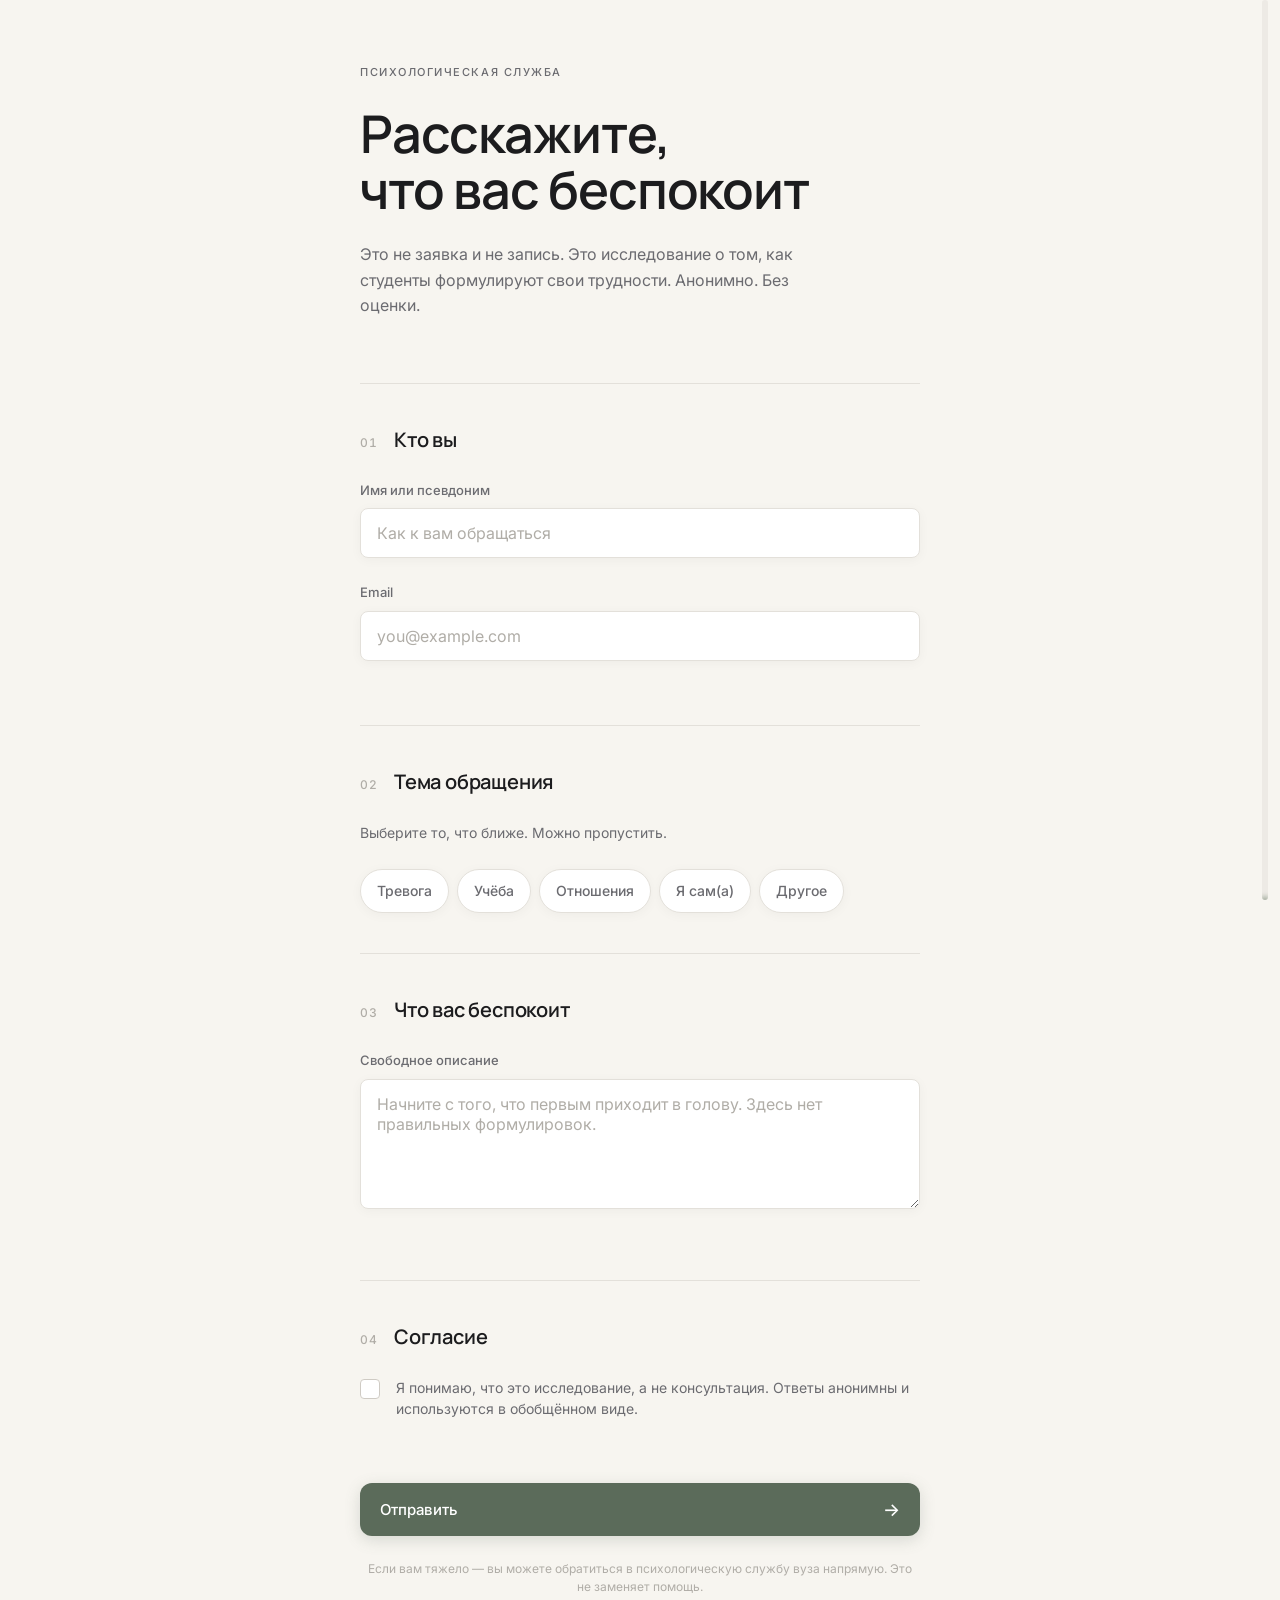
==== commit 23064084: "Update form-pretty.html" ====
--- a/form-pretty.html
+++ b/form-pretty.html
@@ -11,8 +11,11 @@
 </head>
 <body>
 
+  <div class="potion-rail" aria-hidden="true">
+    <div class="potion-fill" id="potionFill"></div>
+  </div>
+
   <main class="page">
-    <!-- Шапка -->
     <header class="page-header">
       <p class="eyebrow">Психологическая служба</p>
       <h1 class="display">Расскажите,<br>что вас беспокоит</h1>
@@ -21,7 +24,6 @@
 
     <form id="prettyForm" class="form" novalidate>
 
-      <!-- 01 -->
       <section class="section" data-section>
         <div class="section-head">
           <span class="section-num">01</span>
@@ -37,7 +39,6 @@
         </div>
       </section>
 
-      <!-- 02 -->
       <section class="section" data-section>
         <div class="section-head">
           <span class="section-num">02</span>
@@ -68,7 +69,6 @@
         </div>
       </section>
 
-      <!-- 03 -->
       <section class="section" data-section>
         <div class="section-head">
           <span class="section-num">03</span>
@@ -80,7 +80,6 @@
         </div>
       </section>
 
-      <!-- 04 -->
       <section class="section" data-section>
         <div class="section-head">
           <span class="section-num">04</span>
--- a/style-pretty.css
+++ b/style-pretty.css
@@ -45,25 +45,67 @@
   min-height: 100vh;
 }
 
-.sr-only {
+/* ============================================
+   Полоса-зелье справа
+   ============================================ */
+.potion-rail {
+  position: fixed;
+  top: 0;
+  right: 12px;
+  width: 6px;
+  height: 100vh;
+  background: rgba(227, 224, 218, 0.5);
+  border-radius: 100px;
+  overflow: hidden;
+  z-index: 90;
+  pointer-events: none;
+}
+
+.potion-fill {
   position: absolute;
-  width: 1px;
-  height: 1px;
-  padding: 0;
-  margin: -1px;
-  overflow: hidden;
-  clip: rect(0, 0, 0, 0);
-  white-space: nowrap;
-  border: 0;
-}
-
-/* ============================================
-   Страница (mobile-first)
+  bottom: 0;
+  left: 0;
+  width: 100%;
+  height: 0%;
+  background: linear-gradient(to top, #4A5A49, #5B6B5A 60%, #7A8B78);
+  border-radius: 100px;
+  transition: height 0.4s cubic-bezier(0.22, 1, 0.36, 1);
+  box-shadow: 0 0 12px rgba(91, 107, 90, 0.5);
+}
+
+.potion-fill::after {
+  content: '';
+  position: absolute;
+  top: -6px;
+  left: 50%;
+  transform: translateX(-50%);
+  width: 14px;
+  height: 14px;
+  background: radial-gradient(circle, rgba(122, 139, 120, 0.9), transparent 70%);
+  border-radius: 50%;
+  filter: blur(2px);
+}
+
+@media (max-width: 480px) {
+  .potion-rail {
+    right: 6px;
+    width: 4px;
+  }
+}
+
+@media (prefers-reduced-motion: reduce) {
+  .potion-fill {
+    transition: none;
+  }
+}
+
+/* ============================================
+   Страница
    ============================================ */
 .page {
   max-width: 640px;
   margin: 0 auto;
-  padding: var(--space-md) var(--space-sm) var(--space-xl);
+  padding: var(--space-xl) var(--space-md) var(--space-xl);
 }
 
 @media (min-width: 768px) {
@@ -73,43 +115,32 @@
 }
 
 /* ============================================
-   Подсказка сверху
-   ============================================ */
-.top-hint {
-  font-size: 0.8125rem;
-  color: var(--text-muted);
-  text-align: center;
-  padding: var(--space-xs) var(--space-sm);
-  background: var(--accent-soft);
-  border-radius: 100px;
-  margin-bottom: var(--space-md);
-}
-
-/* ============================================
    Шапка
    ============================================ */
 .page-header {
-  margin-bottom: var(--space-lg);
+  margin-bottom: var(--space-xl);
   opacity: 0;
   animation: fadeUp 0.7s ease forwards;
 }
 
 .eyebrow {
+  font-family: var(--font-body);
   font-size: 0.6875rem;
   font-weight: 500;
   letter-spacing: 0.14em;
   text-transform: uppercase;
   color: var(--text-muted);
-  margin-bottom: var(--space-sm);
+  margin-bottom: var(--space-md);
 }
 
 .display {
   font-family: var(--font-display);
-  font-size: clamp(1.75rem, 6vw, 3.25rem);
+  font-size: clamp(2rem, 6vw, 3.25rem);
   font-weight: 600;
   line-height: 1.08;
   letter-spacing: -0.02em;
-  margin-bottom: var(--space-sm);
+  color: var(--text);
+  margin-bottom: var(--space-md);
 }
 
 .lede {
@@ -119,99 +150,7 @@
 }
 
 /* ============================================
-   ОРИЕНТИР: индикатор секций
-   ============================================ */
-.steps-indicator {
-  display: flex;
-  align-items: center;
-  gap: var(--space-xs);
-  margin-bottom: var(--space-sm);
-  padding: var(--space-xs) 0;
-}
-
-.step-dot {
-  display: flex;
-  flex-direction: column;
-  align-items: center;
-  gap: 2px;
-  background: none;
-  border: none;
-  cursor: pointer;
-  padding: var(--space-xs);
-  border-radius: var(--radius-sm);
-  transition: all 0.2s ease;
-  font-family: var(--font-body);
-  flex: 0 0 auto;
-}
-
-.step-dot-num {
-  display: flex;
-  align-items: center;
-  justify-content: center;
-  width: 28px;
-  height: 28px;
-  border-radius: 50%;
-  border: 1.5px solid var(--line-strong);
-  font-size: 0.75rem;
-  font-weight: 600;
-  color: var(--text-muted);
-  background: var(--surface);
-  transition: all 0.2s ease;
-}
-
-.step-dot-label {
-  font-size: 0.625rem;
-  font-weight: 500;
-  letter-spacing: 0.04em;
-  text-transform: uppercase;
-  color: var(--text-muted);
-  transition: color 0.2s ease;
-}
-
-.step-dot.is-active .step-dot-num {
-  background: var(--accent);
-  border-color: var(--accent);
-  color: #FFFFFF;
-}
-
-.step-dot.is-active .step-dot-label {
-  color: var(--text);
-}
-
-.step-dot.is-done .step-dot-num {
-  background: var(--accent-soft);
-  border-color: var(--accent);
-  color: var(--accent);
-}
-
-.step-dot-line {
-  flex: 1;
-  height: 1px;
-  background: var(--line);
-  min-width: 12px;
-}
-
-/* ============================================
-   Полоса прогресса
-   ============================================ */
-.progress-container {
-  width: 100%;
-  height: 3px;
-  background: var(--line);
-  border-radius: 100px;
-  overflow: hidden;
-  margin-bottom: var(--space-lg);
-}
-
-.progress-bar {
-  height: 100%;
-  width: 0%;
-  background: var(--accent);
-  transition: width 0.4s ease;
-}
-
-/* ============================================
-   Секции (переходы не трогаем)
+   Секции
    ============================================ */
 .section {
   padding: var(--space-lg) 0;
@@ -234,6 +173,7 @@
 }
 
 .section-num {
+  font-family: var(--font-body);
   font-size: 0.75rem;
   font-weight: 500;
   letter-spacing: 0.08em;
@@ -267,16 +207,15 @@
   font-weight: 500;
   color: var(--text-muted);
   margin-bottom: var(--space-xs);
+  transition: color 0.2s ease;
 }
 
 input[type="text"],
 input[type="email"],
-input[type="number"],
-textarea,
-select {
+textarea {
   width: 100%;
   font-family: var(--font-body);
-  font-size: 16px; /* предотвращает зум на iOS */
+  font-size: 1rem;
   color: var(--text);
   background: var(--surface);
   border: 1px solid var(--line);
@@ -288,7 +227,7 @@
 
 textarea {
   resize: vertical;
-  min-height: 100px;
+  min-height: 120px;
 }
 
 input::placeholder,
@@ -298,8 +237,7 @@
 }
 
 input:focus,
-textarea:focus,
-select:focus {
+textarea:focus {
   outline: none;
   border-color: var(--accent);
   box-shadow: 0 0 0 3px var(--accent-soft);
@@ -312,67 +250,61 @@
 
 input:focus-visible,
 textarea:focus-visible,
-select:focus-visible,
 button:focus-visible,
-.step-dot:focus-visible {
+.seg input:focus-visible + span,
+.check input:focus-visible + .check-box {
   outline: 2px solid var(--accent);
   outline-offset: 2px;
 }
 
 /* ============================================
-   Radio-вопросы
-   ============================================ */
-.question {
-  margin-bottom: var(--space-md);
-  padding-bottom: var(--space-sm);
-  border-bottom: 1px solid var(--line);
-}
-
-.question:last-child {
-  border-bottom: none;
-}
-
-.question p {
-  font-size: 0.9375rem;
-  margin-bottom: var(--space-sm);
-}
-
-.scale {
+   Сегментированные кнопки
+   ============================================ */
+.segmented {
   display: flex;
   flex-wrap: wrap;
   gap: var(--space-xs);
 }
 
-.scale label {
-  display: inline-flex;
-  align-items: center;
-  gap: 0.375rem;
-  font-size: 0.8125rem;
-  color: var(--text-muted);
-  padding: 0.5rem 0.75rem;
+.seg {
+  position: relative;
+  cursor: pointer;
+}
+
+.seg input {
+  position: absolute;
+  opacity: 0;
+  width: 1px;
+  height: 1px;
+}
+
+.seg span {
+  display: inline-block;
+  font-size: 0.875rem;
+  font-weight: 500;
+  padding: 0.625rem 1rem;
   border: 1px solid var(--line);
   border-radius: 100px;
   background: var(--surface);
-  cursor: pointer;
+  color: var(--text-muted);
   transition: all 0.2s ease;
-}
-
-.scale label:hover {
+  box-shadow: var(--shadow-soft);
+}
+
+.seg span:hover {
   border-color: var(--line-strong);
   color: var(--text);
 }
 
-.scale input {
-  accent-color: var(--accent);
-  width: 14px;
-  height: 14px;
-  margin: 0;
-}
-
-.scale label:has(input:checked) {
+.seg input:checked + span {
   background: var(--accent);
   border-color: var(--accent);
   color: #FFFFFF;
+}
+
+.seg input:focus-visible + span {
+  outline: 2px solid var(--accent);
+  outline-offset: 2px;
 }
 
 /* ============================================
@@ -383,7 +315,6 @@
   gap: var(--space-sm);
   cursor: pointer;
   align-items: flex-start;
-  margin-bottom: var(--space-md);
 }
 
 .check input {
@@ -487,15 +418,21 @@
 }
 
 /* ============================================
-   Анимация
+   Анимация появления
    ============================================ */
 @keyframes fadeUp {
-  from { opacity: 0; transform: translateY(12px); }
-  to { opacity: 1; transform: translateY(0); }
-}
-
-/* ============================================
-   Адаптив (mobile-first)
+  from {
+    opacity: 0;
+    transform: translateY(12px);
+  }
+  to {
+    opacity: 1;
+    transform: translateY(0);
+  }
+}
+
+/* ============================================
+   Адаптив
    ============================================ */
 @media (max-width: 480px) {
   .page {
@@ -503,20 +440,16 @@
   }
 
   .display {
-    font-size: 1.75rem;
+    font-size: 1.875rem;
   }
 
   .section {
     padding: var(--space-md) 0;
   }
 
-  .step-dot-label {
-    display: none;
-  }
-
-  .step-dot-num {
-    width: 26px;
-    height: 26px;
+  .seg span {
+    font-size: 0.8125rem;
+    padding: 0.5rem 0.875rem;
   }
 }
 
